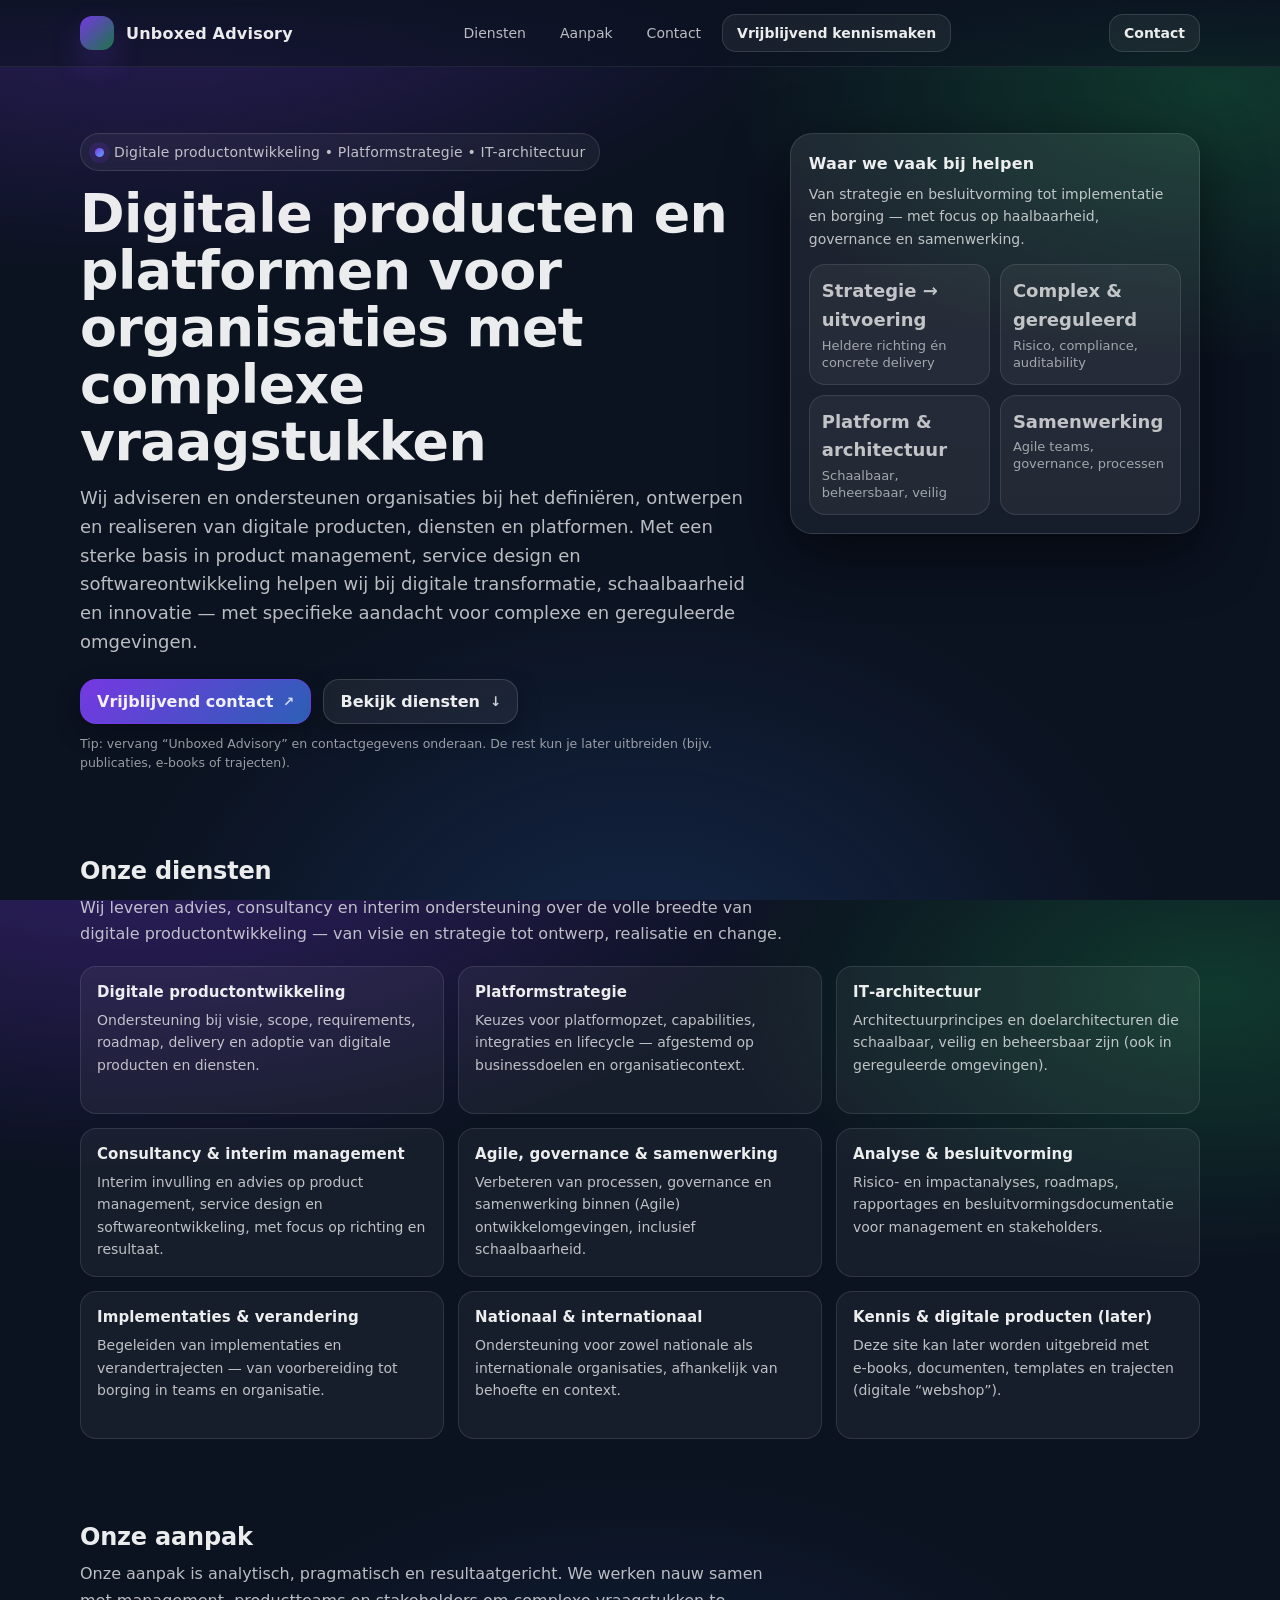
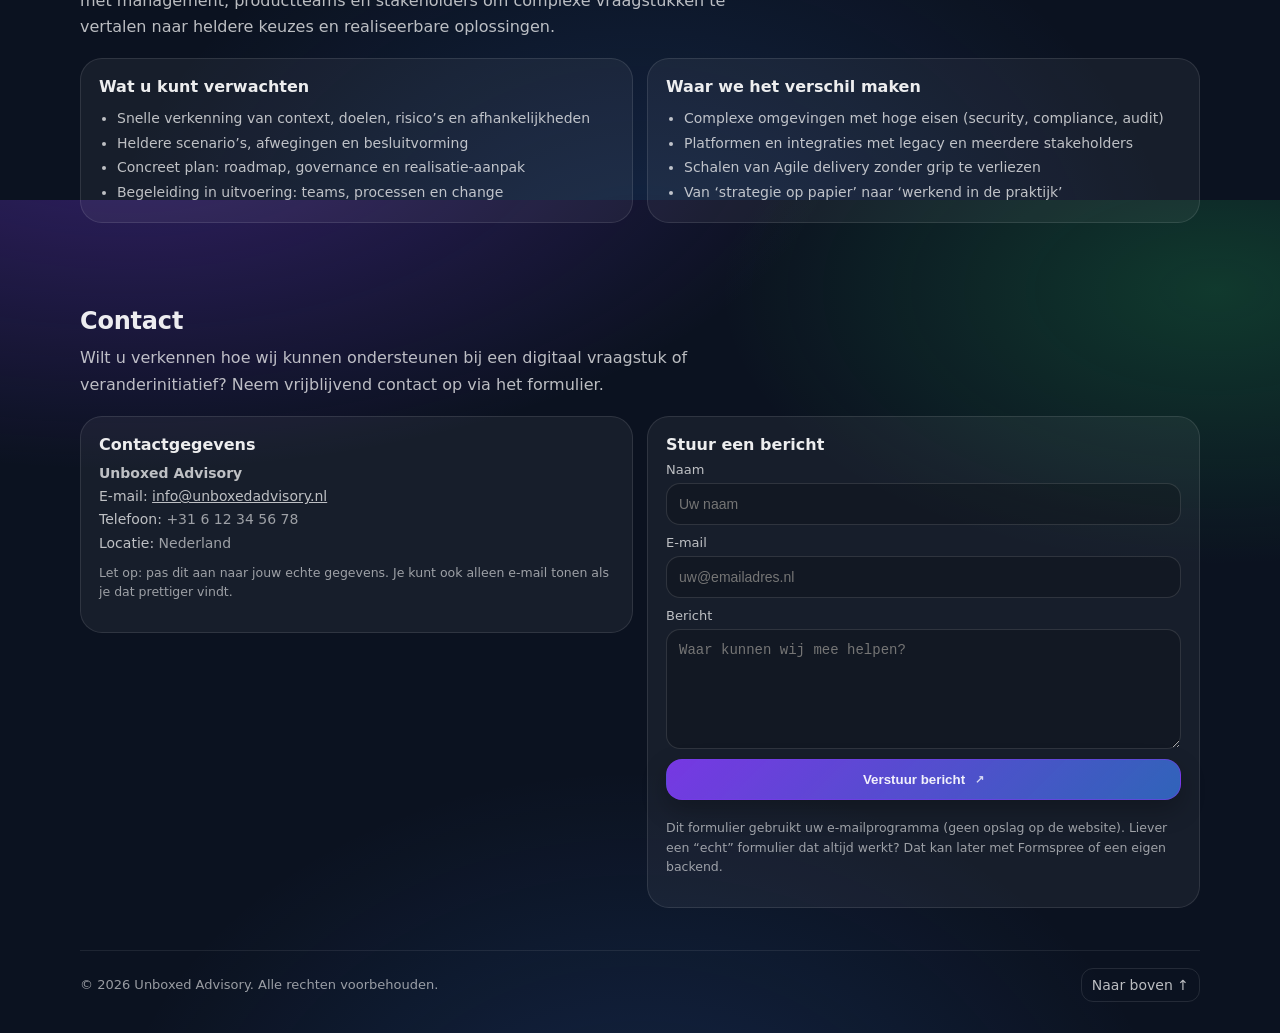
==== index.html @ 42f3ee12 "Add files via upload" ====
<!doctype html>
<html lang="nl">
<head>
  <meta charset="utf-8" />
  <meta name="viewport" content="width=device-width, initial-scale=1" />
  <meta name="description" content="Wij adviseren organisaties over digitale productontwikkeling, platformstrategie en IT-architectuur. Consultancy en interim management in complexe en gereguleerde omgevingen." />
  <meta name="theme-color" content="#0b1220" />
  <title>Unboxed Advisory — Digitale productontwikkeling & consultancy</title>

  <!-- Simple, modern typography (system fonts; no external dependencies) -->
  <style>
    :root{
      --bg: #0b1220;
      --panel: rgba(255,255,255,.06);
      --panel2: rgba(255,255,255,.10);
      --text: rgba(255,255,255,.92);
      --muted: rgba(255,255,255,.72);
      --subtle: rgba(255,255,255,.58);
      --line: rgba(255,255,255,.12);
      --brand: #7c3aed; /* purple */
      --brand2: #22c55e; /* green */
      --shadow: 0 18px 60px rgba(0,0,0,.55);
      --radius: 22px;
      --radius2: 16px;
      --max: 1120px;
    }

    *{ box-sizing: border-box; }
    html, body { height: 100%; }
    body{
      margin: 0;
      font-family: ui-sans-serif, system-ui, -apple-system, Segoe UI, Roboto, Helvetica, Arial, "Apple Color Emoji","Segoe UI Emoji";
      color: var(--text);
      background:
        radial-gradient(1200px 600px at 10% -10%, rgba(124,58,237,.35), transparent 60%),
        radial-gradient(900px 500px at 95% 10%, rgba(34,197,94,.22), transparent 55%),
        radial-gradient(900px 700px at 50% 110%, rgba(59,130,246,.18), transparent 60%),
        var(--bg);
      overflow-x: hidden;
    }

    a{ color: inherit; text-decoration: none; }
    .wrap{ width: min(var(--max), calc(100% - 48px)); margin: 0 auto; }
    .pill{
      display:inline-flex; align-items:center; gap:10px;
      padding: 10px 14px;
      border: 1px solid var(--line);
      border-radius: 999px;
      background: rgba(255,255,255,.05);
      color: var(--muted);
      font-size: 14px;
      letter-spacing: .2px;
      backdrop-filter: blur(10px);
    }
    .dot{
      width: 9px; height: 9px; border-radius: 50%;
      background: linear-gradient(135deg, var(--brand), #60a5fa);
      box-shadow: 0 0 0 6px rgba(124,58,237,.15);
    }

    /* Top bar */
    .topbar{
      position: sticky;
      top: 0;
      z-index: 30;
      background: linear-gradient(to bottom, rgba(11,18,32,.85), rgba(11,18,32,.55));
      backdrop-filter: blur(14px);
      border-bottom: 1px solid rgba(255,255,255,.08);
    }
    .topbar-inner{
      display:flex; align-items:center; justify-content:space-between;
      padding: 14px 0;
      gap: 18px;
    }
    .brand{
      display:flex; align-items:center; gap:12px;
      font-weight: 700;
      letter-spacing: .2px;
      white-space: nowrap;
    }
    .logo{
      width: 34px; height: 34px; border-radius: 12px;
      background: linear-gradient(135deg, rgba(124,58,237,.95), rgba(34,197,94,.55));
      box-shadow: 0 14px 30px rgba(124,58,237,.22);
    }
    nav{
      display:flex; align-items:center; gap: 8px;
      flex-wrap: wrap;
      justify-content: flex-end;
    }
    .navlink{
      padding: 10px 12px;
      border-radius: 12px;
      color: var(--muted);
      font-size: 14px;
      border: 1px solid transparent;
    }
    .navlink:hover{
      color: var(--text);
      border-color: rgba(255,255,255,.10);
      background: rgba(255,255,255,.04);
    }
    .navbtn{
      padding: 10px 14px;
      border-radius: 14px;
      font-weight: 600;
      font-size: 14px;
      border: 1px solid rgba(255,255,255,.12);
      background: rgba(255,255,255,.06);
      color: var(--text);
    }
    .navbtn:hover{
      transform: translateY(-1px);
      background: rgba(255,255,255,.09);
    }

    /* Hero */
    .hero{
      padding: 66px 0 30px;
    }
    .hero-grid{
      display:grid;
      grid-template-columns: 1.25fr .75fr;
      gap: 26px;
      align-items: start;
    }
    .headline{
      font-size: clamp(34px, 4.2vw, 56px);
      line-height: 1.06;
      margin: 14px 0 14px;
      letter-spacing: -0.6px;
    }
    .subhead{
      font-size: 18px;
      line-height: 1.6;
      color: var(--muted);
      max-width: 60ch;
      margin: 0 0 22px;
    }
    .cta-row{
      display:flex; gap: 12px; flex-wrap: wrap;
      margin: 18px 0 10px;
    }
    .btn{
      display:inline-flex; align-items:center; justify-content:center; gap: 10px;
      padding: 12px 16px;
      border-radius: 16px;
      border: 1px solid rgba(255,255,255,.14);
      background: rgba(255,255,255,.06);
      color: var(--text);
      font-weight: 650;
      box-shadow: 0 10px 24px rgba(0,0,0,.25);
      transition: transform .15s ease, background .15s ease, border-color .15s ease;
    }
    .btn:hover{ transform: translateY(-1px); background: rgba(255,255,255,.09); border-color: rgba(255,255,255,.18); }
    .btn-primary{
      border-color: rgba(124,58,237,.55);
      background: linear-gradient(135deg, rgba(124,58,237,.95), rgba(59,130,246,.70));
    }
    .btn-primary:hover{
      border-color: rgba(124,58,237,.75);
      background: linear-gradient(135deg, rgba(124,58,237,1), rgba(59,130,246,.85));
    }
    .btn small{ opacity: .85; font-weight: 600; }

    /* Side card */
    .side{
      border-radius: var(--radius);
      background: linear-gradient(180deg, rgba(255,255,255,.08), rgba(255,255,255,.05));
      border: 1px solid rgba(255,255,255,.12);
      box-shadow: var(--shadow);
      padding: 18px;
    }
    .side h3{
      margin: 2px 0 10px;
      font-size: 16px;
      letter-spacing: .2px;
    }
    .side p{
      margin: 0 0 14px;
      color: var(--muted);
      line-height: 1.6;
      font-size: 14px;
    }
    .kpi{
      display:grid;
      grid-template-columns: 1fr 1fr;
      gap: 10px;
      margin-top: 12px;
    }
    .kpi .box{
      border-radius: 16px;
      background: rgba(255,255,255,.05);
      border: 1px solid rgba(255,255,255,.10);
      padding: 12px;
    }
    .kpi .num{
      font-size: 18px;
      font-weight: 780;
      margin: 0 0 3px;
    }
    .kpi .lab{
      margin: 0;
      color: var(--subtle);
      font-size: 13px;
      line-height: 1.3;
    }

    /* Section */
    section{ padding: 42px 0; }
    .section-title{
      font-size: 24px;
      margin: 0 0 10px;
      letter-spacing: -.2px;
    }
    .section-lead{
      margin: 0 0 18px;
      color: var(--muted);
      line-height: 1.65;
      max-width: 70ch;
    }

    .grid{
      display:grid;
      grid-template-columns: repeat(3, 1fr);
      gap: 14px;
      margin-top: 16px;
    }
    .card{
      border-radius: var(--radius2);
      background: rgba(255,255,255,.05);
      border: 1px solid rgba(255,255,255,.10);
      padding: 16px;
      min-height: 148px;
      transition: transform .15s ease, border-color .15s ease, background .15s ease;
    }
    .card:hover{
      transform: translateY(-2px);
      border-color: rgba(255,255,255,.16);
      background: rgba(255,255,255,.07);
    }
    .card h4{
      margin: 0 0 8px;
      font-size: 15px;
      letter-spacing: .1px;
    }
    .card p{
      margin: 0;
      color: var(--muted);
      line-height: 1.6;
      font-size: 14px;
    }

    .split{
      display:grid;
      grid-template-columns: 1fr 1fr;
      gap: 14px;
      margin-top: 16px;
    }
    .panel{
      border-radius: var(--radius);
      background: rgba(255,255,255,.05);
      border: 1px solid rgba(255,255,255,.10);
      padding: 18px;
    }
    .panel ul{
      margin: 10px 0 0;
      padding-left: 18px;
      color: var(--muted);
      line-height: 1.75;
      font-size: 14px;
    }

    /* Contact */
    .contact{
      display:grid;
      grid-template-columns: 1fr 1fr;
      gap: 14px;
      align-items: start;
    }
    form{
      display:grid;
      gap: 10px;
      margin-top: 6px;
    }
    label{
      display:grid;
      gap: 6px;
      font-size: 13px;
      color: var(--muted);
    }
    input, textarea{
      width: 100%;
      padding: 12px 12px;
      border-radius: 14px;
      border: 1px solid rgba(255,255,255,.12);
      background: rgba(0,0,0,.18);
      color: var(--text);
      outline: none;
      font-size: 14px;
    }
    input:focus, textarea:focus{
      border-color: rgba(124,58,237,.7);
      box-shadow: 0 0 0 5px rgba(124,58,237,.18);
    }
    textarea{ min-height: 120px; resize: vertical; }
    .hint{
      color: var(--subtle);
      font-size: 12.5px;
      line-height: 1.55;
      margin-top: 8px;
    }
    .success, .error{
      display:none;
      padding: 10px 12px;
      border-radius: 14px;
      border: 1px solid rgba(255,255,255,.12);
      font-size: 14px;
    }
    .success{
      background: rgba(34,197,94,.12);
      border-color: rgba(34,197,94,.26);
      color: rgba(255,255,255,.9);
    }
    .error{
      background: rgba(239,68,68,.12);
      border-color: rgba(239,68,68,.26);
      color: rgba(255,255,255,.9);
    }

    /* Footer */
    footer{
      padding: 26px 0 40px;
      border-top: 1px solid rgba(255,255,255,.08);
      color: var(--subtle);
      font-size: 13px;
    }
    .footer-row{
      display:flex;
      align-items:center;
      justify-content:space-between;
      gap: 10px;
      flex-wrap: wrap;
    }

    /* Small screens */
    @media (max-width: 900px){
      .hero-grid{ grid-template-columns: 1fr; }
      .grid{ grid-template-columns: 1fr; }
      .split{ grid-template-columns: 1fr; }
      .contact{ grid-template-columns: 1fr; }
      nav{ display:none; } /* keep it ultra-simple on mobile */
      .topbar-inner{ justify-content: space-between; }
    }

    /* Reduce motion */
    @media (prefers-reduced-motion: reduce){
      *{ scroll-behavior: auto !important; transition: none !important; }
    }
    html{ scroll-behavior: smooth; }
  </style>
</head>

<body>
  <!-- Top navigation -->
  <header class="topbar">
    <div class="wrap topbar-inner">
      <a class="brand" href="#top" aria-label="Naar boven">
        <span class="logo" aria-hidden="true"></span>
        <span>Unboxed Advisory</span>
      </a>

      <nav aria-label="Hoofdnavigatie">
        <a class="navlink" href="#diensten">Diensten</a>
        <a class="navlink" href="#aanpak">Aanpak</a>
        <a class="navlink" href="#contact">Contact</a>
        <a class="navbtn" href="#contact">Vrijblijvend kennismaken</a>
      </nav>

      <a class="navbtn" href="#contact">Contact</a>
    </div>
  </header>

  <!-- Hero -->
  <main id="top" class="wrap">
    <section class="hero" aria-label="Introductie">
      <div class="hero-grid">
        <div>
          <span class="pill"><span class="dot" aria-hidden="true"></span> Digitale productontwikkeling • Platformstrategie • IT-architectuur</span>
          <h1 class="headline">Digitale producten en platformen voor organisaties met complexe vraagstukken</h1>
          <p class="subhead">
            Wij adviseren en ondersteunen organisaties bij het definiëren, ontwerpen en realiseren van digitale producten, diensten en platformen.
            Met een sterke basis in product management, service design en softwareontwikkeling helpen wij bij digitale transformatie, schaalbaarheid en innovatie —
            met specifieke aandacht voor complexe en gereguleerde omgevingen.
          </p>

          <div class="cta-row">
            <a class="btn btn-primary" href="#contact" aria-label="Ga naar contact">
              Vrijblijvend contact
              <small>↗</small>
            </a>
            <a class="btn" href="#diensten" aria-label="Bekijk onze diensten">
              Bekijk diensten
              <small>↓</small>
            </a>
          </div>

          <p class="hint">
            Tip: vervang “Unboxed Advisory” en contactgegevens onderaan. De rest kun je later uitbreiden (bijv. publicaties, e‑books of trajecten).
          </p>
        </div>

        <aside class="side" aria-label="Kernpunten">
          <h3>Waar we vaak bij helpen</h3>
          <p>Van strategie en besluitvorming tot implementatie en borging — met focus op haalbaarheid, governance en samenwerking.</p>

          <div class="kpi" role="list">
            <div class="box" role="listitem">
              <p class="num">Strategie → uitvoering</p>
              <p class="lab">Heldere richting én concrete delivery</p>
            </div>
            <div class="box" role="listitem">
              <p class="num">Complex & gereguleerd</p>
              <p class="lab">Risico, compliance, auditability</p>
            </div>
            <div class="box" role="listitem">
              <p class="num">Platform & architectuur</p>
              <p class="lab">Schaalbaar, beheersbaar, veilig</p>
            </div>
            <div class="box" role="listitem">
              <p class="num">Samenwerking</p>
              <p class="lab">Agile teams, governance, processen</p>
            </div>
          </div>
        </aside>
      </div>
    </section>

    <!-- Services -->
    <section id="diensten" aria-label="Diensten">
      <h2 class="section-title">Onze diensten</h2>
      <p class="section-lead">
        Wij leveren advies, consultancy en interim ondersteuning over de volle breedte van digitale productontwikkeling — van visie en strategie tot ontwerp, realisatie en change.
      </p>

      <div class="grid">
        <article class="card">
          <h4>Digitale productontwikkeling</h4>
          <p>Ondersteuning bij visie, scope, requirements, roadmap, delivery en adoptie van digitale producten en diensten.</p>
        </article>

        <article class="card">
          <h4>Platformstrategie</h4>
          <p>Keuzes voor platformopzet, capabilities, integraties en lifecycle — afgestemd op businessdoelen en organisatiecontext.</p>
        </article>

        <article class="card">
          <h4>IT‑architectuur</h4>
          <p>Architectuurprincipes en doelarchitecturen die schaalbaar, veilig en beheersbaar zijn (ook in gereguleerde omgevingen).</p>
        </article>

        <article class="card">
          <h4>Consultancy & interim management</h4>
          <p>Interim invulling en advies op product management, service design en softwareontwikkeling, met focus op richting en resultaat.</p>
        </article>

        <article class="card">
          <h4>Agile, governance & samenwerking</h4>
          <p>Verbeteren van processen, governance en samenwerking binnen (Agile) ontwikkelomgevingen, inclusief schaalbaarheid.</p>
        </article>

        <article class="card">
          <h4>Analyse & besluitvorming</h4>
          <p>Risico- en impactanalyses, roadmaps, rapportages en besluitvormingsdocumentatie voor management en stakeholders.</p>
        </article>

        <article class="card">
          <h4>Implementaties & verandering</h4>
          <p>Begeleiden van implementaties en verandertrajecten — van voorbereiding tot borging in teams en organisatie.</p>
        </article>

        <article class="card">
          <h4>Nationaal & internationaal</h4>
          <p>Ondersteuning voor zowel nationale als internationale organisaties, afhankelijk van behoefte en context.</p>
        </article>

        <article class="card">
          <h4>Kennis & digitale producten (later)</h4>
          <p>Deze site kan later worden uitgebreid met e‑books, documenten, templates en trajecten (digitale “webshop”).</p>
        </article>
      </div>
    </section>

    <!-- Approach -->
    <section id="aanpak" aria-label="Aanpak">
      <h2 class="section-title">Onze aanpak</h2>
      <p class="section-lead">
        Onze aanpak is analytisch, pragmatisch en resultaatgericht. We werken nauw samen met management, productteams en stakeholders om complexe vraagstukken te vertalen naar heldere keuzes en realiseerbare oplossingen.
      </p>

      <div class="split">
        <div class="panel">
          <h3 style="margin:0 0 8px; font-size:16px;">Wat u kunt verwachten</h3>
          <ul>
            <li>Snelle verkenning van context, doelen, risico’s en afhankelijkheden</li>
            <li>Heldere scenario’s, afwegingen en besluitvorming</li>
            <li>Concreet plan: roadmap, governance en realisatie-aanpak</li>
            <li>Begeleiding in uitvoering: teams, processen en change</li>
          </ul>
        </div>

        <div class="panel">
          <h3 style="margin:0 0 8px; font-size:16px;">Waar we het verschil maken</h3>
          <ul>
            <li>Complexe omgevingen met hoge eisen (security, compliance, audit)</li>
            <li>Platformen en integraties met legacy en meerdere stakeholders</li>
            <li>Schalen van Agile delivery zonder grip te verliezen</li>
            <li>Van ‘strategie op papier’ naar ‘werkend in de praktijk’</li>
          </ul>
        </div>
      </div>
    </section>

    <!-- Contact -->
    <section id="contact" aria-label="Contact">
      <h2 class="section-title">Contact</h2>
      <p class="section-lead">
        Wilt u verkennen hoe wij kunnen ondersteunen bij een digitaal vraagstuk of veranderinitiatief?
        Neem vrijblijvend contact op via het formulier.
      </p>

      <div class="contact">
        <div class="panel">
          <h3 style="margin:0 0 8px; font-size:16px;">Contactgegevens</h3>
          <p style="margin:0; color: var(--muted); line-height:1.65; font-size:14px;">
            <strong>Unboxed Advisory</strong><br>
            E-mail: <a href="mailto:info@unboxedadvisory.nl" style="text-decoration: underline;">info@unboxedadvisory.nl</a><br>
            Telefoon: <span style="color: var(--subtle);">+31 6 12 34 56 78</span><br>
            Locatie: <span style="color: var(--subtle);">Nederland</span>
          </p>
          <p class="hint">
            Let op: pas dit aan naar jouw echte gegevens. Je kunt ook alleen e‑mail tonen als je dat prettiger vindt.
          </p>
        </div>

        <div class="panel">
          <h3 style="margin:0 0 8px; font-size:16px;">Stuur een bericht</h3>

          <!-- This form works without a backend by opening the visitor's email client (mailto).
               Later you can swap it to Formspree/Netlify/own backend without changing the layout. -->
          <div class="success" id="successMsg" role="status" aria-live="polite">Dank! Je e‑mailprogramma is geopend. Als dat niet werkt, stuur dan een mail naar info@unboxedadvisory.nl.</div>
          <div class="error" id="errorMsg" role="status" aria-live="polite">Oeps, er ging iets mis. Kopieer je bericht en mail het naar info@unboxedadvisory.nl.</div>

          <form id="contactForm" novalidate>
            <label>
              Naam
              <input name="name" type="text" autocomplete="name" placeholder="Uw naam" required />
            </label>

            <label>
              E‑mail
              <input name="email" type="email" autocomplete="email" placeholder="uw@emailadres.nl" required />
            </label>

            <label>
              Bericht
              <textarea name="message" placeholder="Waar kunnen wij mee helpen?" required></textarea>
            </label>

            <button class="btn btn-primary" type="submit">Verstuur bericht <small>↗</small></button>
            <p class="hint">
              Dit formulier gebruikt uw e‑mailprogramma (geen opslag op de website). Liever een “echt” formulier dat altijd werkt? Dat kan later met Formspree of een eigen backend.
            </p>
          </form>
        </div>
      </div>
    </section>

    <footer aria-label="Footer">
      <div class="footer-row">
        <span>© <span id="year"></span> Unboxed Advisory. Alle rechten voorbehouden.</span>
        <span>
          <a href="#top" class="navlink" style="padding:8px 10px; border-radius: 12px; border:1px solid rgba(255,255,255,.10);">
            Naar boven ↑
          </a>
        </span>
      </div>
    </footer>
  </main>

  <script>
    // Minimal JS: year + mailto contact form (works on GitHub Pages with no backend)
    document.getElementById("year").textContent = new Date().getFullYear();

    const form = document.getElementById("contactForm");
    const successMsg = document.getElementById("successMsg");
    const errorMsg = document.getElementById("errorMsg");

    // Change this to your real mailbox:
    const TO_EMAIL = "info@unboxedadvisory.nl";
    const SUBJECT_PREFIX = "Website contact";

    function show(el){
      el.style.display = "block";
      el.scrollIntoView({behavior:"smooth", block:"start"});
    }
    function hide(el){ el.style.display = "none"; }

    form.addEventListener("submit", (e) => {
      e.preventDefault();
      hide(successMsg); hide(errorMsg);

      const data = new FormData(form);
      const name = (data.get("name") || "").toString().trim();
      const email = (data.get("email") || "").toString().trim();
      const message = (data.get("message") || "").toString().trim();

      // Basic validation
      if(!name || !email || !message || !email.includes("@")){
        show(errorMsg);
        return;
      }

      const subject = `${SUBJECT_PREFIX}: ${name}`;
      const body =
`Naam: ${name}
E-mail: ${email}

Bericht:
${message}
`;

      // Create mailto link
      const mailto = `mailto:${encodeURIComponent(TO_EMAIL)}?subject=${encodeURIComponent(subject)}&body=${encodeURIComponent(body)}`;

      try{
        window.location.href = mailto;
        show(successMsg);
        form.reset();
      }catch(err){
        show(errorMsg);
      }
    });
  </script>
</body>
</html>
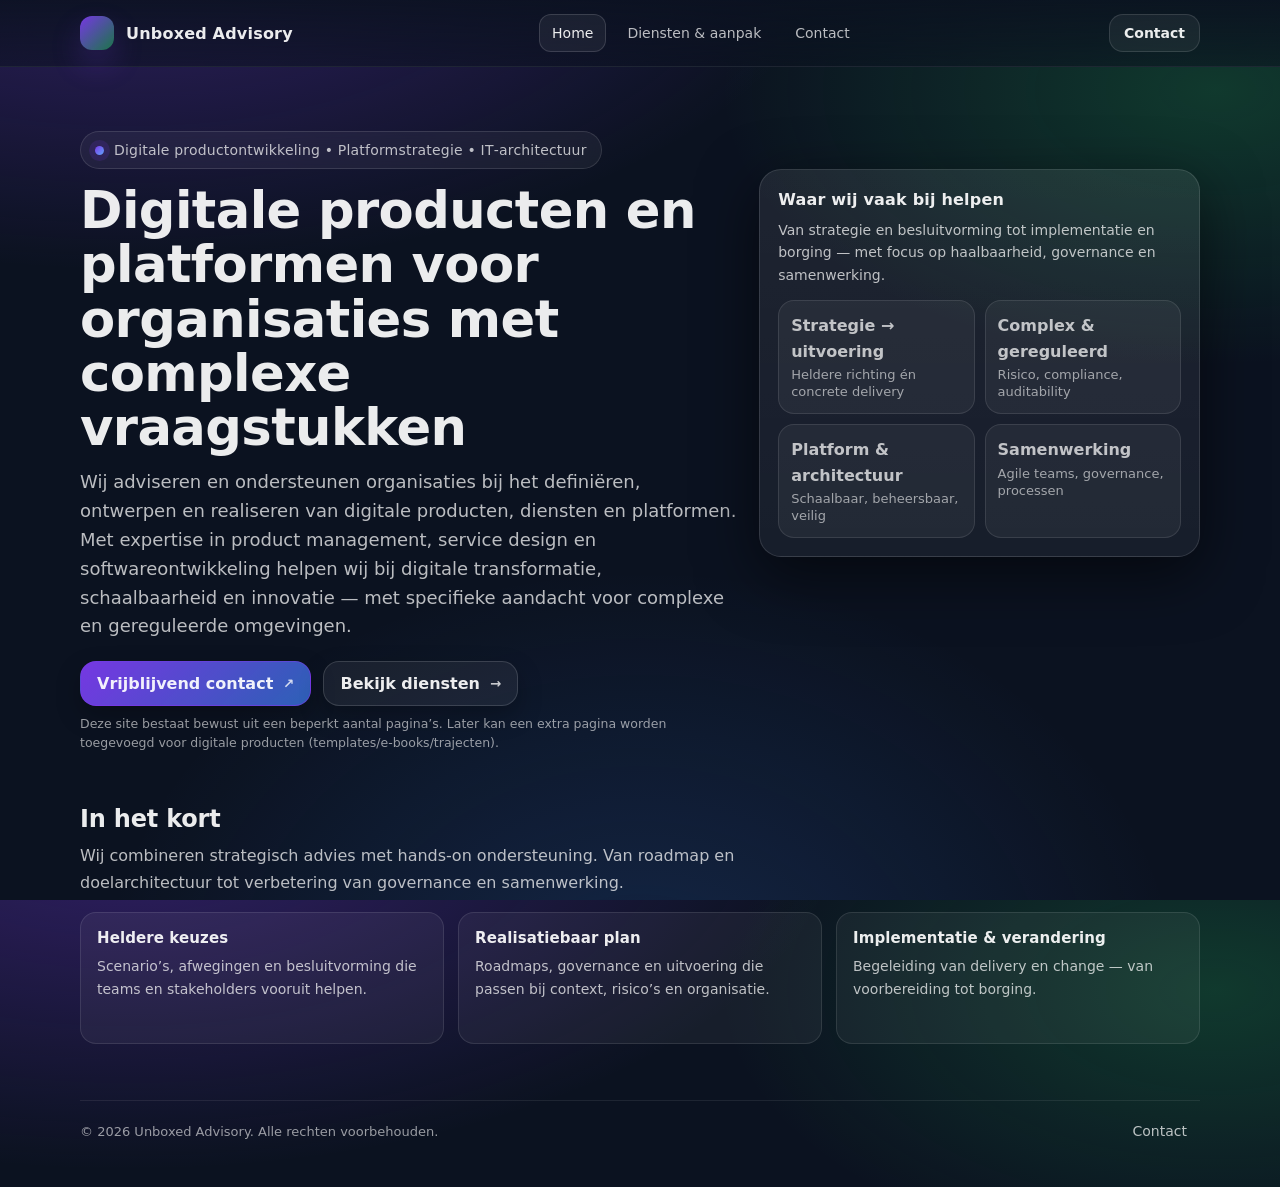
==== commit 6c20b9bf: "Update index.html" ====
--- a/index.html
+++ b/index.html
@@ -3,415 +3,55 @@
 <head>
   <meta charset="utf-8" />
   <meta name="viewport" content="width=device-width, initial-scale=1" />
-  <meta name="description" content="Wij adviseren organisaties over digitale productontwikkeling, platformstrategie en IT-architectuur. Consultancy en interim management in complexe en gereguleerde omgevingen." />
+  <meta name="description" content="Unboxed Advisory — digitale productontwikkeling, platformstrategie en IT-architectuur. Consultancy en interim ondersteuning in complexe omgevingen." />
   <meta name="theme-color" content="#0b1220" />
-  <title>Unboxed Advisory — Digitale productontwikkeling & consultancy</title>
-
-  <!-- Simple, modern typography (system fonts; no external dependencies) -->
-  <style>
-    :root{
-      --bg: #0b1220;
-      --panel: rgba(255,255,255,.06);
-      --panel2: rgba(255,255,255,.10);
-      --text: rgba(255,255,255,.92);
-      --muted: rgba(255,255,255,.72);
-      --subtle: rgba(255,255,255,.58);
-      --line: rgba(255,255,255,.12);
-      --brand: #7c3aed; /* purple */
-      --brand2: #22c55e; /* green */
-      --shadow: 0 18px 60px rgba(0,0,0,.55);
-      --radius: 22px;
-      --radius2: 16px;
-      --max: 1120px;
-    }
-
-    *{ box-sizing: border-box; }
-    html, body { height: 100%; }
-    body{
-      margin: 0;
-      font-family: ui-sans-serif, system-ui, -apple-system, Segoe UI, Roboto, Helvetica, Arial, "Apple Color Emoji","Segoe UI Emoji";
-      color: var(--text);
-      background:
-        radial-gradient(1200px 600px at 10% -10%, rgba(124,58,237,.35), transparent 60%),
-        radial-gradient(900px 500px at 95% 10%, rgba(34,197,94,.22), transparent 55%),
-        radial-gradient(900px 700px at 50% 110%, rgba(59,130,246,.18), transparent 60%),
-        var(--bg);
-      overflow-x: hidden;
-    }
-
-    a{ color: inherit; text-decoration: none; }
-    .wrap{ width: min(var(--max), calc(100% - 48px)); margin: 0 auto; }
-    .pill{
-      display:inline-flex; align-items:center; gap:10px;
-      padding: 10px 14px;
-      border: 1px solid var(--line);
-      border-radius: 999px;
-      background: rgba(255,255,255,.05);
-      color: var(--muted);
-      font-size: 14px;
-      letter-spacing: .2px;
-      backdrop-filter: blur(10px);
-    }
-    .dot{
-      width: 9px; height: 9px; border-radius: 50%;
-      background: linear-gradient(135deg, var(--brand), #60a5fa);
-      box-shadow: 0 0 0 6px rgba(124,58,237,.15);
-    }
-
-    /* Top bar */
-    .topbar{
-      position: sticky;
-      top: 0;
-      z-index: 30;
-      background: linear-gradient(to bottom, rgba(11,18,32,.85), rgba(11,18,32,.55));
-      backdrop-filter: blur(14px);
-      border-bottom: 1px solid rgba(255,255,255,.08);
-    }
-    .topbar-inner{
-      display:flex; align-items:center; justify-content:space-between;
-      padding: 14px 0;
-      gap: 18px;
-    }
-    .brand{
-      display:flex; align-items:center; gap:12px;
-      font-weight: 700;
-      letter-spacing: .2px;
-      white-space: nowrap;
-    }
-    .logo{
-      width: 34px; height: 34px; border-radius: 12px;
-      background: linear-gradient(135deg, rgba(124,58,237,.95), rgba(34,197,94,.55));
-      box-shadow: 0 14px 30px rgba(124,58,237,.22);
-    }
-    nav{
-      display:flex; align-items:center; gap: 8px;
-      flex-wrap: wrap;
-      justify-content: flex-end;
-    }
-    .navlink{
-      padding: 10px 12px;
-      border-radius: 12px;
-      color: var(--muted);
-      font-size: 14px;
-      border: 1px solid transparent;
-    }
-    .navlink:hover{
-      color: var(--text);
-      border-color: rgba(255,255,255,.10);
-      background: rgba(255,255,255,.04);
-    }
-    .navbtn{
-      padding: 10px 14px;
-      border-radius: 14px;
-      font-weight: 600;
-      font-size: 14px;
-      border: 1px solid rgba(255,255,255,.12);
-      background: rgba(255,255,255,.06);
-      color: var(--text);
-    }
-    .navbtn:hover{
-      transform: translateY(-1px);
-      background: rgba(255,255,255,.09);
-    }
-
-    /* Hero */
-    .hero{
-      padding: 66px 0 30px;
-    }
-    .hero-grid{
-      display:grid;
-      grid-template-columns: 1.25fr .75fr;
-      gap: 26px;
-      align-items: start;
-    }
-    .headline{
-      font-size: clamp(34px, 4.2vw, 56px);
-      line-height: 1.06;
-      margin: 14px 0 14px;
-      letter-spacing: -0.6px;
-    }
-    .subhead{
-      font-size: 18px;
-      line-height: 1.6;
-      color: var(--muted);
-      max-width: 60ch;
-      margin: 0 0 22px;
-    }
-    .cta-row{
-      display:flex; gap: 12px; flex-wrap: wrap;
-      margin: 18px 0 10px;
-    }
-    .btn{
-      display:inline-flex; align-items:center; justify-content:center; gap: 10px;
-      padding: 12px 16px;
-      border-radius: 16px;
-      border: 1px solid rgba(255,255,255,.14);
-      background: rgba(255,255,255,.06);
-      color: var(--text);
-      font-weight: 650;
-      box-shadow: 0 10px 24px rgba(0,0,0,.25);
-      transition: transform .15s ease, background .15s ease, border-color .15s ease;
-    }
-    .btn:hover{ transform: translateY(-1px); background: rgba(255,255,255,.09); border-color: rgba(255,255,255,.18); }
-    .btn-primary{
-      border-color: rgba(124,58,237,.55);
-      background: linear-gradient(135deg, rgba(124,58,237,.95), rgba(59,130,246,.70));
-    }
-    .btn-primary:hover{
-      border-color: rgba(124,58,237,.75);
-      background: linear-gradient(135deg, rgba(124,58,237,1), rgba(59,130,246,.85));
-    }
-    .btn small{ opacity: .85; font-weight: 600; }
-
-    /* Side card */
-    .side{
-      border-radius: var(--radius);
-      background: linear-gradient(180deg, rgba(255,255,255,.08), rgba(255,255,255,.05));
-      border: 1px solid rgba(255,255,255,.12);
-      box-shadow: var(--shadow);
-      padding: 18px;
-    }
-    .side h3{
-      margin: 2px 0 10px;
-      font-size: 16px;
-      letter-spacing: .2px;
-    }
-    .side p{
-      margin: 0 0 14px;
-      color: var(--muted);
-      line-height: 1.6;
-      font-size: 14px;
-    }
-    .kpi{
-      display:grid;
-      grid-template-columns: 1fr 1fr;
-      gap: 10px;
-      margin-top: 12px;
-    }
-    .kpi .box{
-      border-radius: 16px;
-      background: rgba(255,255,255,.05);
-      border: 1px solid rgba(255,255,255,.10);
-      padding: 12px;
-    }
-    .kpi .num{
-      font-size: 18px;
-      font-weight: 780;
-      margin: 0 0 3px;
-    }
-    .kpi .lab{
-      margin: 0;
-      color: var(--subtle);
-      font-size: 13px;
-      line-height: 1.3;
-    }
-
-    /* Section */
-    section{ padding: 42px 0; }
-    .section-title{
-      font-size: 24px;
-      margin: 0 0 10px;
-      letter-spacing: -.2px;
-    }
-    .section-lead{
-      margin: 0 0 18px;
-      color: var(--muted);
-      line-height: 1.65;
-      max-width: 70ch;
-    }
-
-    .grid{
-      display:grid;
-      grid-template-columns: repeat(3, 1fr);
-      gap: 14px;
-      margin-top: 16px;
-    }
-    .card{
-      border-radius: var(--radius2);
-      background: rgba(255,255,255,.05);
-      border: 1px solid rgba(255,255,255,.10);
-      padding: 16px;
-      min-height: 148px;
-      transition: transform .15s ease, border-color .15s ease, background .15s ease;
-    }
-    .card:hover{
-      transform: translateY(-2px);
-      border-color: rgba(255,255,255,.16);
-      background: rgba(255,255,255,.07);
-    }
-    .card h4{
-      margin: 0 0 8px;
-      font-size: 15px;
-      letter-spacing: .1px;
-    }
-    .card p{
-      margin: 0;
-      color: var(--muted);
-      line-height: 1.6;
-      font-size: 14px;
-    }
-
-    .split{
-      display:grid;
-      grid-template-columns: 1fr 1fr;
-      gap: 14px;
-      margin-top: 16px;
-    }
-    .panel{
-      border-radius: var(--radius);
-      background: rgba(255,255,255,.05);
-      border: 1px solid rgba(255,255,255,.10);
-      padding: 18px;
-    }
-    .panel ul{
-      margin: 10px 0 0;
-      padding-left: 18px;
-      color: var(--muted);
-      line-height: 1.75;
-      font-size: 14px;
-    }
-
-    /* Contact */
-    .contact{
-      display:grid;
-      grid-template-columns: 1fr 1fr;
-      gap: 14px;
-      align-items: start;
-    }
-    form{
-      display:grid;
-      gap: 10px;
-      margin-top: 6px;
-    }
-    label{
-      display:grid;
-      gap: 6px;
-      font-size: 13px;
-      color: var(--muted);
-    }
-    input, textarea{
-      width: 100%;
-      padding: 12px 12px;
-      border-radius: 14px;
-      border: 1px solid rgba(255,255,255,.12);
-      background: rgba(0,0,0,.18);
-      color: var(--text);
-      outline: none;
-      font-size: 14px;
-    }
-    input:focus, textarea:focus{
-      border-color: rgba(124,58,237,.7);
-      box-shadow: 0 0 0 5px rgba(124,58,237,.18);
-    }
-    textarea{ min-height: 120px; resize: vertical; }
-    .hint{
-      color: var(--subtle);
-      font-size: 12.5px;
-      line-height: 1.55;
-      margin-top: 8px;
-    }
-    .success, .error{
-      display:none;
-      padding: 10px 12px;
-      border-radius: 14px;
-      border: 1px solid rgba(255,255,255,.12);
-      font-size: 14px;
-    }
-    .success{
-      background: rgba(34,197,94,.12);
-      border-color: rgba(34,197,94,.26);
-      color: rgba(255,255,255,.9);
-    }
-    .error{
-      background: rgba(239,68,68,.12);
-      border-color: rgba(239,68,68,.26);
-      color: rgba(255,255,255,.9);
-    }
-
-    /* Footer */
-    footer{
-      padding: 26px 0 40px;
-      border-top: 1px solid rgba(255,255,255,.08);
-      color: var(--subtle);
-      font-size: 13px;
-    }
-    .footer-row{
-      display:flex;
-      align-items:center;
-      justify-content:space-between;
-      gap: 10px;
-      flex-wrap: wrap;
-    }
-
-    /* Small screens */
-    @media (max-width: 900px){
-      .hero-grid{ grid-template-columns: 1fr; }
-      .grid{ grid-template-columns: 1fr; }
-      .split{ grid-template-columns: 1fr; }
-      .contact{ grid-template-columns: 1fr; }
-      nav{ display:none; } /* keep it ultra-simple on mobile */
-      .topbar-inner{ justify-content: space-between; }
-    }
-
-    /* Reduce motion */
-    @media (prefers-reduced-motion: reduce){
-      *{ scroll-behavior: auto !important; transition: none !important; }
-    }
-    html{ scroll-behavior: smooth; }
-  </style>
+  <title>Unboxed Advisory — Home</title>
+  <link rel="stylesheet" href="assets/css/styles.css" />
 </head>
 
 <body>
-  <!-- Top navigation -->
   <header class="topbar">
     <div class="wrap topbar-inner">
-      <a class="brand" href="#top" aria-label="Naar boven">
+      <a class="brand" href="index.html" aria-label="Naar home">
         <span class="logo" aria-hidden="true"></span>
         <span>Unboxed Advisory</span>
       </a>
 
       <nav aria-label="Hoofdnavigatie">
-        <a class="navlink" href="#diensten">Diensten</a>
-        <a class="navlink" href="#aanpak">Aanpak</a>
-        <a class="navlink" href="#contact">Contact</a>
-        <a class="navbtn" href="#contact">Vrijblijvend kennismaken</a>
+        <a class="navlink" data-nav href="index.html">Home</a>
+        <a class="navlink" data-nav href="diensten.html">Diensten & aanpak</a>
+        <a class="navlink" data-nav href="contact.html">Contact</a>
       </nav>
 
-      <a class="navbtn" href="#contact">Contact</a>
+      <a class="navbtn" href="contact.html">Contact</a>
     </div>
   </header>
 
-  <!-- Hero -->
-  <main id="top" class="wrap">
+  <main class="wrap">
     <section class="hero" aria-label="Introductie">
+      <span class="pill"><span class="dot" aria-hidden="true"></span> Digitale productontwikkeling • Platformstrategie • IT‑architectuur</span>
+
       <div class="hero-grid">
         <div>
-          <span class="pill"><span class="dot" aria-hidden="true"></span> Digitale productontwikkeling • Platformstrategie • IT-architectuur</span>
           <h1 class="headline">Digitale producten en platformen voor organisaties met complexe vraagstukken</h1>
           <p class="subhead">
             Wij adviseren en ondersteunen organisaties bij het definiëren, ontwerpen en realiseren van digitale producten, diensten en platformen.
-            Met een sterke basis in product management, service design en softwareontwikkeling helpen wij bij digitale transformatie, schaalbaarheid en innovatie —
+            Met expertise in product management, service design en softwareontwikkeling helpen wij bij digitale transformatie, schaalbaarheid en innovatie —
             met specifieke aandacht voor complexe en gereguleerde omgevingen.
           </p>
 
           <div class="cta-row">
-            <a class="btn btn-primary" href="#contact" aria-label="Ga naar contact">
-              Vrijblijvend contact
-              <small>↗</small>
-            </a>
-            <a class="btn" href="#diensten" aria-label="Bekijk onze diensten">
-              Bekijk diensten
-              <small>↓</small>
-            </a>
+            <a class="btn btn-primary" href="contact.html">Vrijblijvend contact <small>↗</small></a>
+            <a class="btn" href="diensten.html">Bekijk diensten <small>→</small></a>
           </div>
 
           <p class="hint">
-            Tip: vervang “Unboxed Advisory” en contactgegevens onderaan. De rest kun je later uitbreiden (bijv. publicaties, e‑books of trajecten).
+            Deze site bestaat bewust uit een beperkt aantal pagina’s. Later kan een extra pagina worden toegevoegd voor digitale producten (templates/e‑books/trajecten).
           </p>
         </div>
 
         <aside class="side" aria-label="Kernpunten">
-          <h3>Waar we vaak bij helpen</h3>
+          <h3>Waar wij vaak bij helpen</h3>
           <p>Van strategie en besluitvorming tot implementatie en borging — met focus op haalbaarheid, governance en samenwerking.</p>
 
           <div class="kpi" role="list">
@@ -436,211 +76,36 @@
       </div>
     </section>
 
-    <!-- Services -->
-    <section id="diensten" aria-label="Diensten">
-      <h2 class="section-title">Onze diensten</h2>
+    <section class="section" aria-label="Kort overzicht">
+      <h2 class="section-title">In het kort</h2>
       <p class="section-lead">
-        Wij leveren advies, consultancy en interim ondersteuning over de volle breedte van digitale productontwikkeling — van visie en strategie tot ontwerp, realisatie en change.
+        Wij combineren strategisch advies met hands‑on ondersteuning. Van roadmap en doelarchitectuur tot verbetering van governance en samenwerking.
       </p>
 
       <div class="grid">
         <article class="card">
-          <h4>Digitale productontwikkeling</h4>
-          <p>Ondersteuning bij visie, scope, requirements, roadmap, delivery en adoptie van digitale producten en diensten.</p>
+          <h4>Heldere keuzes</h4>
+          <p>Scenario’s, afwegingen en besluitvorming die teams en stakeholders vooruit helpen.</p>
         </article>
-
         <article class="card">
-          <h4>Platformstrategie</h4>
-          <p>Keuzes voor platformopzet, capabilities, integraties en lifecycle — afgestemd op businessdoelen en organisatiecontext.</p>
+          <h4>Realisatiebaar plan</h4>
+          <p>Roadmaps, governance en uitvoering die passen bij context, risico’s en organisatie.</p>
         </article>
-
         <article class="card">
-          <h4>IT‑architectuur</h4>
-          <p>Architectuurprincipes en doelarchitecturen die schaalbaar, veilig en beheersbaar zijn (ook in gereguleerde omgevingen).</p>
-        </article>
-
-        <article class="card">
-          <h4>Consultancy & interim management</h4>
-          <p>Interim invulling en advies op product management, service design en softwareontwikkeling, met focus op richting en resultaat.</p>
-        </article>
-
-        <article class="card">
-          <h4>Agile, governance & samenwerking</h4>
-          <p>Verbeteren van processen, governance en samenwerking binnen (Agile) ontwikkelomgevingen, inclusief schaalbaarheid.</p>
-        </article>
-
-        <article class="card">
-          <h4>Analyse & besluitvorming</h4>
-          <p>Risico- en impactanalyses, roadmaps, rapportages en besluitvormingsdocumentatie voor management en stakeholders.</p>
-        </article>
-
-        <article class="card">
-          <h4>Implementaties & verandering</h4>
-          <p>Begeleiden van implementaties en verandertrajecten — van voorbereiding tot borging in teams en organisatie.</p>
-        </article>
-
-        <article class="card">
-          <h4>Nationaal & internationaal</h4>
-          <p>Ondersteuning voor zowel nationale als internationale organisaties, afhankelijk van behoefte en context.</p>
-        </article>
-
-        <article class="card">
-          <h4>Kennis & digitale producten (later)</h4>
-          <p>Deze site kan later worden uitgebreid met e‑books, documenten, templates en trajecten (digitale “webshop”).</p>
+          <h4>Implementatie & verandering</h4>
+          <p>Begeleiding van delivery en change — van voorbereiding tot borging.</p>
         </article>
       </div>
     </section>
 
-    <!-- Approach -->
-    <section id="aanpak" aria-label="Aanpak">
-      <h2 class="section-title">Onze aanpak</h2>
-      <p class="section-lead">
-        Onze aanpak is analytisch, pragmatisch en resultaatgericht. We werken nauw samen met management, productteams en stakeholders om complexe vraagstukken te vertalen naar heldere keuzes en realiseerbare oplossingen.
-      </p>
-
-      <div class="split">
-        <div class="panel">
-          <h3 style="margin:0 0 8px; font-size:16px;">Wat u kunt verwachten</h3>
-          <ul>
-            <li>Snelle verkenning van context, doelen, risico’s en afhankelijkheden</li>
-            <li>Heldere scenario’s, afwegingen en besluitvorming</li>
-            <li>Concreet plan: roadmap, governance en realisatie-aanpak</li>
-            <li>Begeleiding in uitvoering: teams, processen en change</li>
-          </ul>
-        </div>
-
-        <div class="panel">
-          <h3 style="margin:0 0 8px; font-size:16px;">Waar we het verschil maken</h3>
-          <ul>
-            <li>Complexe omgevingen met hoge eisen (security, compliance, audit)</li>
-            <li>Platformen en integraties met legacy en meerdere stakeholders</li>
-            <li>Schalen van Agile delivery zonder grip te verliezen</li>
-            <li>Van ‘strategie op papier’ naar ‘werkend in de praktijk’</li>
-          </ul>
-        </div>
-      </div>
-    </section>
-
-    <!-- Contact -->
-    <section id="contact" aria-label="Contact">
-      <h2 class="section-title">Contact</h2>
-      <p class="section-lead">
-        Wilt u verkennen hoe wij kunnen ondersteunen bij een digitaal vraagstuk of veranderinitiatief?
-        Neem vrijblijvend contact op via het formulier.
-      </p>
-
-      <div class="contact">
-        <div class="panel">
-          <h3 style="margin:0 0 8px; font-size:16px;">Contactgegevens</h3>
-          <p style="margin:0; color: var(--muted); line-height:1.65; font-size:14px;">
-            <strong>Unboxed Advisory</strong><br>
-            E-mail: <a href="mailto:info@unboxedadvisory.nl" style="text-decoration: underline;">info@unboxedadvisory.nl</a><br>
-            Telefoon: <span style="color: var(--subtle);">+31 6 12 34 56 78</span><br>
-            Locatie: <span style="color: var(--subtle);">Nederland</span>
-          </p>
-          <p class="hint">
-            Let op: pas dit aan naar jouw echte gegevens. Je kunt ook alleen e‑mail tonen als je dat prettiger vindt.
-          </p>
-        </div>
-
-        <div class="panel">
-          <h3 style="margin:0 0 8px; font-size:16px;">Stuur een bericht</h3>
-
-          <!-- This form works without a backend by opening the visitor's email client (mailto).
-               Later you can swap it to Formspree/Netlify/own backend without changing the layout. -->
-          <div class="success" id="successMsg" role="status" aria-live="polite">Dank! Je e‑mailprogramma is geopend. Als dat niet werkt, stuur dan een mail naar info@unboxedadvisory.nl.</div>
-          <div class="error" id="errorMsg" role="status" aria-live="polite">Oeps, er ging iets mis. Kopieer je bericht en mail het naar info@unboxedadvisory.nl.</div>
-
-          <form id="contactForm" novalidate>
-            <label>
-              Naam
-              <input name="name" type="text" autocomplete="name" placeholder="Uw naam" required />
-            </label>
-
-            <label>
-              E‑mail
-              <input name="email" type="email" autocomplete="email" placeholder="uw@emailadres.nl" required />
-            </label>
-
-            <label>
-              Bericht
-              <textarea name="message" placeholder="Waar kunnen wij mee helpen?" required></textarea>
-            </label>
-
-            <button class="btn btn-primary" type="submit">Verstuur bericht <small>↗</small></button>
-            <p class="hint">
-              Dit formulier gebruikt uw e‑mailprogramma (geen opslag op de website). Liever een “echt” formulier dat altijd werkt? Dat kan later met Formspree of een eigen backend.
-            </p>
-          </form>
-        </div>
-      </div>
-    </section>
-
-    <footer aria-label="Footer">
+    <footer>
       <div class="footer-row">
         <span>© <span id="year"></span> Unboxed Advisory. Alle rechten voorbehouden.</span>
-        <span>
-          <a href="#top" class="navlink" style="padding:8px 10px; border-radius: 12px; border:1px solid rgba(255,255,255,.10);">
-            Naar boven ↑
-          </a>
-        </span>
+        <span><a class="navlink" href="contact.html">Contact</a></span>
       </div>
     </footer>
   </main>
 
-  <script>
-    // Minimal JS: year + mailto contact form (works on GitHub Pages with no backend)
-    document.getElementById("year").textContent = new Date().getFullYear();
-
-    const form = document.getElementById("contactForm");
-    const successMsg = document.getElementById("successMsg");
-    const errorMsg = document.getElementById("errorMsg");
-
-    // Change this to your real mailbox:
-    const TO_EMAIL = "info@unboxedadvisory.nl";
-    const SUBJECT_PREFIX = "Website contact";
-
-    function show(el){
-      el.style.display = "block";
-      el.scrollIntoView({behavior:"smooth", block:"start"});
-    }
-    function hide(el){ el.style.display = "none"; }
-
-    form.addEventListener("submit", (e) => {
-      e.preventDefault();
-      hide(successMsg); hide(errorMsg);
-
-      const data = new FormData(form);
-      const name = (data.get("name") || "").toString().trim();
-      const email = (data.get("email") || "").toString().trim();
-      const message = (data.get("message") || "").toString().trim();
-
-      // Basic validation
-      if(!name || !email || !message || !email.includes("@")){
-        show(errorMsg);
-        return;
-      }
-
-      const subject = `${SUBJECT_PREFIX}: ${name}`;
-      const body =
-`Naam: ${name}
-E-mail: ${email}
-
-Bericht:
-${message}
-`;
-
-      // Create mailto link
-      const mailto = `mailto:${encodeURIComponent(TO_EMAIL)}?subject=${encodeURIComponent(subject)}&body=${encodeURIComponent(body)}`;
-
-      try{
-        window.location.href = mailto;
-        show(successMsg);
-        form.reset();
-      }catch(err){
-        show(errorMsg);
-      }
-    });
-  </script>
+  <script src="assets/js/main.js"></script>
 </body>
-</html>+</html>
--- a/assets/css/styles.css
+++ b/assets/css/styles.css
@@ -0,0 +1,297 @@
+:root{
+  --bg: #0b1220;
+  --panel: rgba(255,255,255,.06);
+  --panel2: rgba(255,255,255,.10);
+  --text: rgba(255,255,255,.92);
+  --muted: rgba(255,255,255,.72);
+  --subtle: rgba(255,255,255,.58);
+  --line: rgba(255,255,255,.12);
+  --brand: #7c3aed;
+  --brand2:#22c55e;
+  --shadow: 0 18px 60px rgba(0,0,0,.55);
+  --radius: 22px;
+  --radius2: 16px;
+  --max: 1120px;
+}
+
+*{ box-sizing: border-box; }
+html, body { height: 100%; }
+html{ scroll-behavior: smooth; }
+body{
+  margin: 0;
+  font-family: ui-sans-serif, system-ui, -apple-system, Segoe UI, Roboto, Helvetica, Arial, "Apple Color Emoji","Segoe UI Emoji";
+  color: var(--text);
+  background:
+    radial-gradient(1200px 600px at 10% -10%, rgba(124,58,237,.35), transparent 60%),
+    radial-gradient(900px 500px at 95% 10%, rgba(34,197,94,.22), transparent 55%),
+    radial-gradient(900px 700px at 50% 110%, rgba(59,130,246,.18), transparent 60%),
+    var(--bg);
+  overflow-x: hidden;
+}
+
+a{ color: inherit; text-decoration: none; }
+.wrap{ width: min(var(--max), calc(100% - 48px)); margin: 0 auto; }
+
+.topbar{
+  position: sticky;
+  top: 0;
+  z-index: 30;
+  background: linear-gradient(to bottom, rgba(11,18,32,.88), rgba(11,18,32,.55));
+  backdrop-filter: blur(14px);
+  border-bottom: 1px solid rgba(255,255,255,.08);
+}
+.topbar-inner{
+  display:flex;
+  align-items:center;
+  justify-content:space-between;
+  padding: 14px 0;
+  gap: 18px;
+}
+
+.brand{
+  display:flex; align-items:center; gap:12px;
+  font-weight: 800; letter-spacing: .2px; white-space: nowrap;
+}
+.logo{
+  width: 34px; height: 34px; border-radius: 12px;
+  background: linear-gradient(135deg, rgba(124,58,237,.95), rgba(34,197,94,.55));
+  box-shadow: 0 14px 30px rgba(124,58,237,.22);
+}
+
+nav{
+  display:flex; align-items:center; gap: 8px;
+  flex-wrap: wrap;
+  justify-content: flex-end;
+}
+.navlink{
+  padding: 10px 12px;
+  border-radius: 12px;
+  color: var(--muted);
+  font-size: 14px;
+  border: 1px solid transparent;
+}
+.navlink:hover{
+  color: var(--text);
+  border-color: rgba(255,255,255,.10);
+  background: rgba(255,255,255,.04);
+}
+.navlink.active{
+  color: var(--text);
+  border-color: rgba(255,255,255,.14);
+  background: rgba(255,255,255,.06);
+}
+
+.navbtn{
+  padding: 10px 14px;
+  border-radius: 14px;
+  font-weight: 650;
+  font-size: 14px;
+  border: 1px solid rgba(255,255,255,.12);
+  background: rgba(255,255,255,.06);
+  color: var(--text);
+}
+.navbtn:hover{
+  transform: translateY(-1px);
+  background: rgba(255,255,255,.09);
+}
+
+.pill{
+  display:inline-flex; align-items:center; gap:10px;
+  padding: 10px 14px;
+  border: 1px solid var(--line);
+  border-radius: 999px;
+  background: rgba(255,255,255,.05);
+  color: var(--muted);
+  font-size: 14px;
+  letter-spacing: .2px;
+  backdrop-filter: blur(10px);
+}
+.dot{
+  width: 9px; height: 9px; border-radius: 50%;
+  background: linear-gradient(135deg, var(--brand), #60a5fa);
+  box-shadow: 0 0 0 6px rgba(124,58,237,.15);
+}
+
+main{ padding: 46px 0 14px; }
+.hero{
+  padding: 18px 0 10px;
+}
+.hero-grid{
+  display:grid;
+  grid-template-columns: 1.2fr .8fr;
+  gap: 18px;
+  align-items: start;
+}
+.headline{
+  font-size: clamp(32px, 4.0vw, 52px);
+  line-height: 1.06;
+  margin: 14px 0 14px;
+  letter-spacing: -0.6px;
+}
+.subhead{
+  font-size: 18px;
+  line-height: 1.6;
+  color: var(--muted);
+  max-width: 60ch;
+  margin: 0 0 20px;
+}
+
+.cta-row{ display:flex; gap: 12px; flex-wrap: wrap; margin: 16px 0 8px; }
+.btn{
+  display:inline-flex; align-items:center; justify-content:center; gap: 10px;
+  padding: 12px 16px;
+  border-radius: 16px;
+  border: 1px solid rgba(255,255,255,.14);
+  background: rgba(255,255,255,.06);
+  color: var(--text);
+  font-weight: 650;
+  box-shadow: 0 10px 24px rgba(0,0,0,.25);
+  transition: transform .15s ease, background .15s ease, border-color .15s ease;
+}
+.btn:hover{ transform: translateY(-1px); background: rgba(255,255,255,.09); border-color: rgba(255,255,255,.18); }
+.btn-primary{
+  border-color: rgba(124,58,237,.55);
+  background: linear-gradient(135deg, rgba(124,58,237,.95), rgba(59,130,246,.70));
+}
+.btn-primary:hover{
+  border-color: rgba(124,58,237,.75);
+  background: linear-gradient(135deg, rgba(124,58,237,1), rgba(59,130,246,.85));
+}
+.btn small{ opacity: .85; font-weight: 600; }
+
+.side{
+  border-radius: var(--radius);
+  background: linear-gradient(180deg, rgba(255,255,255,.08), rgba(255,255,255,.05));
+  border: 1px solid rgba(255,255,255,.12);
+  box-shadow: var(--shadow);
+  padding: 18px;
+}
+.side h3{ margin: 2px 0 10px; font-size: 16px; letter-spacing: .2px; }
+.side p{ margin: 0 0 14px; color: var(--muted); line-height: 1.6; font-size: 14px; }
+
+.kpi{
+  display:grid;
+  grid-template-columns: 1fr 1fr;
+  gap: 10px;
+  margin-top: 12px;
+}
+.kpi .box{
+  border-radius: 16px;
+  background: rgba(255,255,255,.05);
+  border: 1px solid rgba(255,255,255,.10);
+  padding: 12px;
+}
+.kpi .num{ font-size: 16px; font-weight: 800; margin: 0 0 3px; }
+.kpi .lab{ margin: 0; color: var(--subtle); font-size: 13px; line-height: 1.3; }
+
+.section{ padding: 30px 0; }
+.section-title{ font-size: 24px; margin: 0 0 10px; letter-spacing: -.2px; }
+.section-lead{ margin: 0 0 16px; color: var(--muted); line-height: 1.65; max-width: 72ch; }
+
+.grid{
+  display:grid;
+  grid-template-columns: repeat(3, 1fr);
+  gap: 14px;
+  margin-top: 12px;
+}
+.card{
+  border-radius: var(--radius2);
+  background: rgba(255,255,255,.05);
+  border: 1px solid rgba(255,255,255,.10);
+  padding: 16px;
+  min-height: 132px;
+  transition: transform .15s ease, border-color .15s ease, background .15s ease;
+}
+.card:hover{
+  transform: translateY(-2px);
+  border-color: rgba(255,255,255,.16);
+  background: rgba(255,255,255,.07);
+}
+.card h4{ margin: 0 0 8px; font-size: 15px; letter-spacing: .1px; }
+.card p{ margin: 0; color: var(--muted); line-height: 1.6; font-size: 14px; }
+
+.split{
+  display:grid;
+  grid-template-columns: 1fr 1fr;
+  gap: 14px;
+  margin-top: 10px;
+}
+.panel{
+  border-radius: var(--radius);
+  background: rgba(255,255,255,.05);
+  border: 1px solid rgba(255,255,255,.10);
+  padding: 18px;
+}
+.panel h3{ margin: 0 0 8px; font-size: 16px; }
+.panel ul{ margin: 10px 0 0; padding-left: 18px; color: var(--muted); line-height: 1.75; font-size: 14px; }
+
+.contact{
+  display:grid;
+  grid-template-columns: 1fr 1fr;
+  gap: 14px;
+  align-items: start;
+}
+form{ display:grid; gap: 10px; margin-top: 6px; }
+label{ display:grid; gap: 6px; font-size: 13px; color: var(--muted); }
+input, textarea{
+  width: 100%;
+  padding: 12px 12px;
+  border-radius: 14px;
+  border: 1px solid rgba(255,255,255,.12);
+  background: rgba(0,0,0,.18);
+  color: var(--text);
+  outline: none;
+  font-size: 14px;
+}
+input:focus, textarea:focus{
+  border-color: rgba(124,58,237,.7);
+  box-shadow: 0 0 0 5px rgba(124,58,237,.18);
+}
+textarea{ min-height: 120px; resize: vertical; }
+
+.hint{ color: var(--subtle); font-size: 12.5px; line-height: 1.55; margin-top: 8px; }
+
+.alert{
+  display:none;
+  padding: 10px 12px;
+  border-radius: 14px;
+  border: 1px solid rgba(255,255,255,.12);
+  font-size: 14px;
+}
+.alert.success{
+  background: rgba(34,197,94,.12);
+  border-color: rgba(34,197,94,.26);
+}
+.alert.error{
+  background: rgba(239,68,68,.12);
+  border-color: rgba(239,68,68,.26);
+}
+
+footer{
+  margin-top: 26px;
+  padding: 22px 0 34px;
+  border-top: 1px solid rgba(255,255,255,.08);
+  color: var(--subtle);
+  font-size: 13px;
+}
+.footer-row{
+  display:flex;
+  align-items:center;
+  justify-content:space-between;
+  gap: 10px;
+  flex-wrap: wrap;
+}
+
+/* Mobile */
+@media (max-width: 900px){
+  nav{ display:none; }
+  .hero-grid{ grid-template-columns: 1fr; }
+  .grid{ grid-template-columns: 1fr; }
+  .split{ grid-template-columns: 1fr; }
+  .contact{ grid-template-columns: 1fr; }
+}
+
+/* Reduced motion */
+@media (prefers-reduced-motion: reduce){
+  *{ scroll-behavior: auto !important; transition: none !important; }
+}
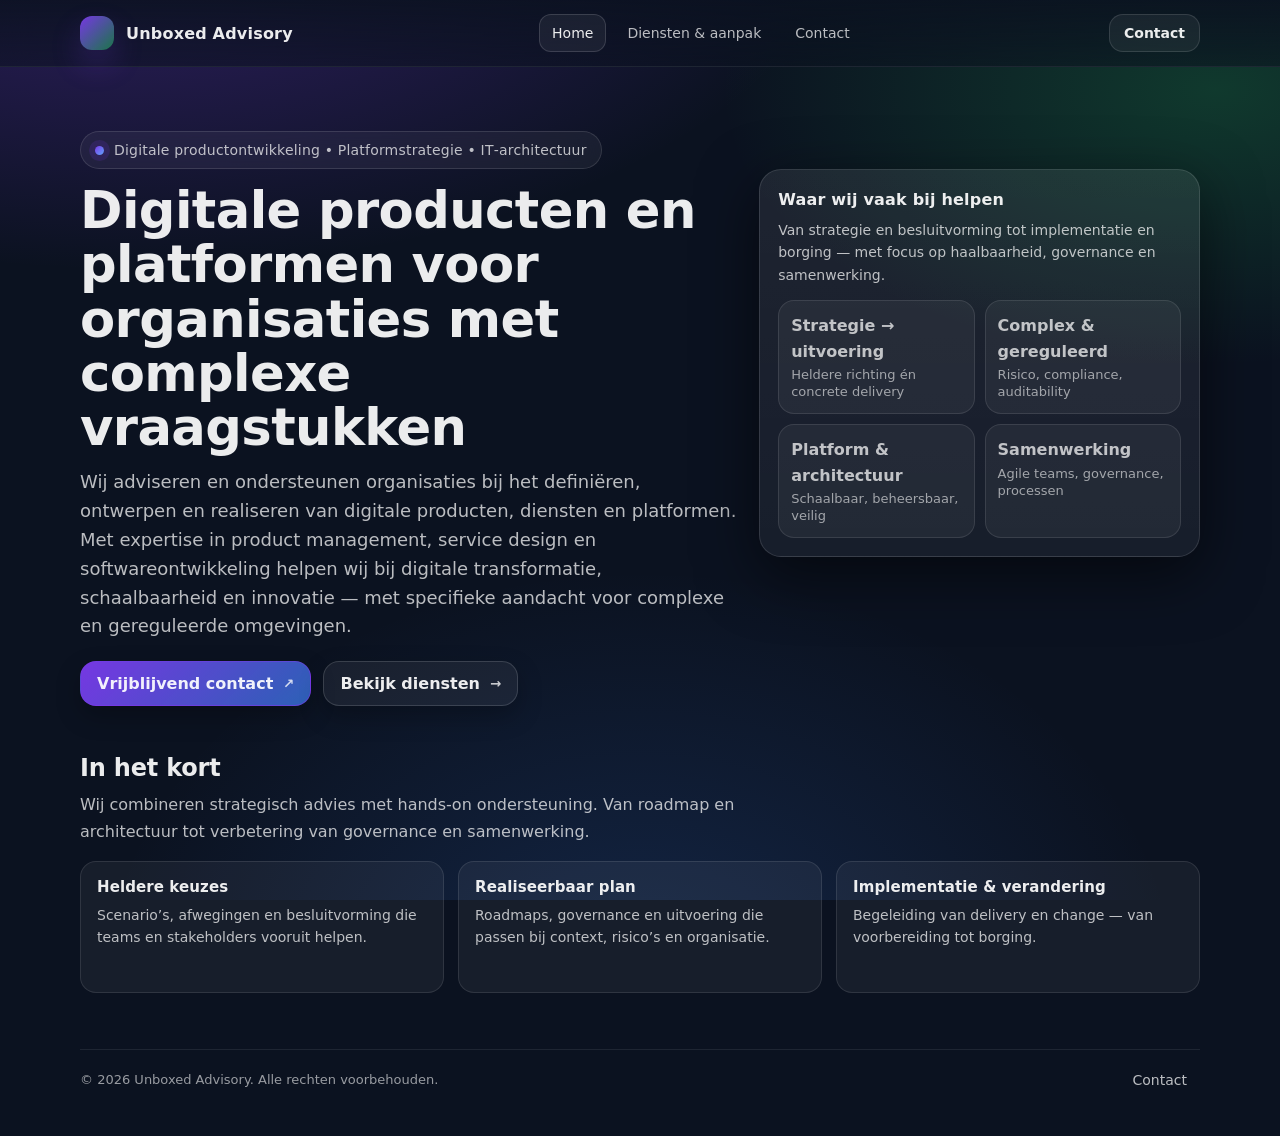
==== commit 2106c91b: "Update index.html" ====
--- a/index.html
+++ b/index.html
@@ -44,10 +44,6 @@
             <a class="btn btn-primary" href="contact.html">Vrijblijvend contact <small>↗</small></a>
             <a class="btn" href="diensten.html">Bekijk diensten <small>→</small></a>
           </div>
-
-          <p class="hint">
-            Deze site bestaat bewust uit een beperkt aantal pagina’s. Later kan een extra pagina worden toegevoegd voor digitale producten (templates/e‑books/trajecten).
-          </p>
         </div>
 
         <aside class="side" aria-label="Kernpunten">
@@ -79,7 +75,7 @@
     <section class="section" aria-label="Kort overzicht">
       <h2 class="section-title">In het kort</h2>
       <p class="section-lead">
-        Wij combineren strategisch advies met hands‑on ondersteuning. Van roadmap en doelarchitectuur tot verbetering van governance en samenwerking.
+        Wij combineren strategisch advies met hands‑on ondersteuning. Van roadmap en architectuur tot verbetering van governance en samenwerking.
       </p>
 
       <div class="grid">
@@ -88,7 +84,7 @@
           <p>Scenario’s, afwegingen en besluitvorming die teams en stakeholders vooruit helpen.</p>
         </article>
         <article class="card">
-          <h4>Realisatiebaar plan</h4>
+          <h4>Realiseerbaar plan</h4>
           <p>Roadmaps, governance en uitvoering die passen bij context, risico’s en organisatie.</p>
         </article>
         <article class="card">
--- a/assets/css/styles.css
+++ b/assets/css/styles.css
@@ -27,6 +27,9 @@
     radial-gradient(900px 700px at 50% 110%, rgba(59,130,246,.18), transparent 60%),
     var(--bg);
   overflow-x: hidden;
+  background-repeat: no-repeat;
+  background-size: cover;
+  background-attachment: fixed;
 }
 
 a{ color: inherit; text-decoration: none; }
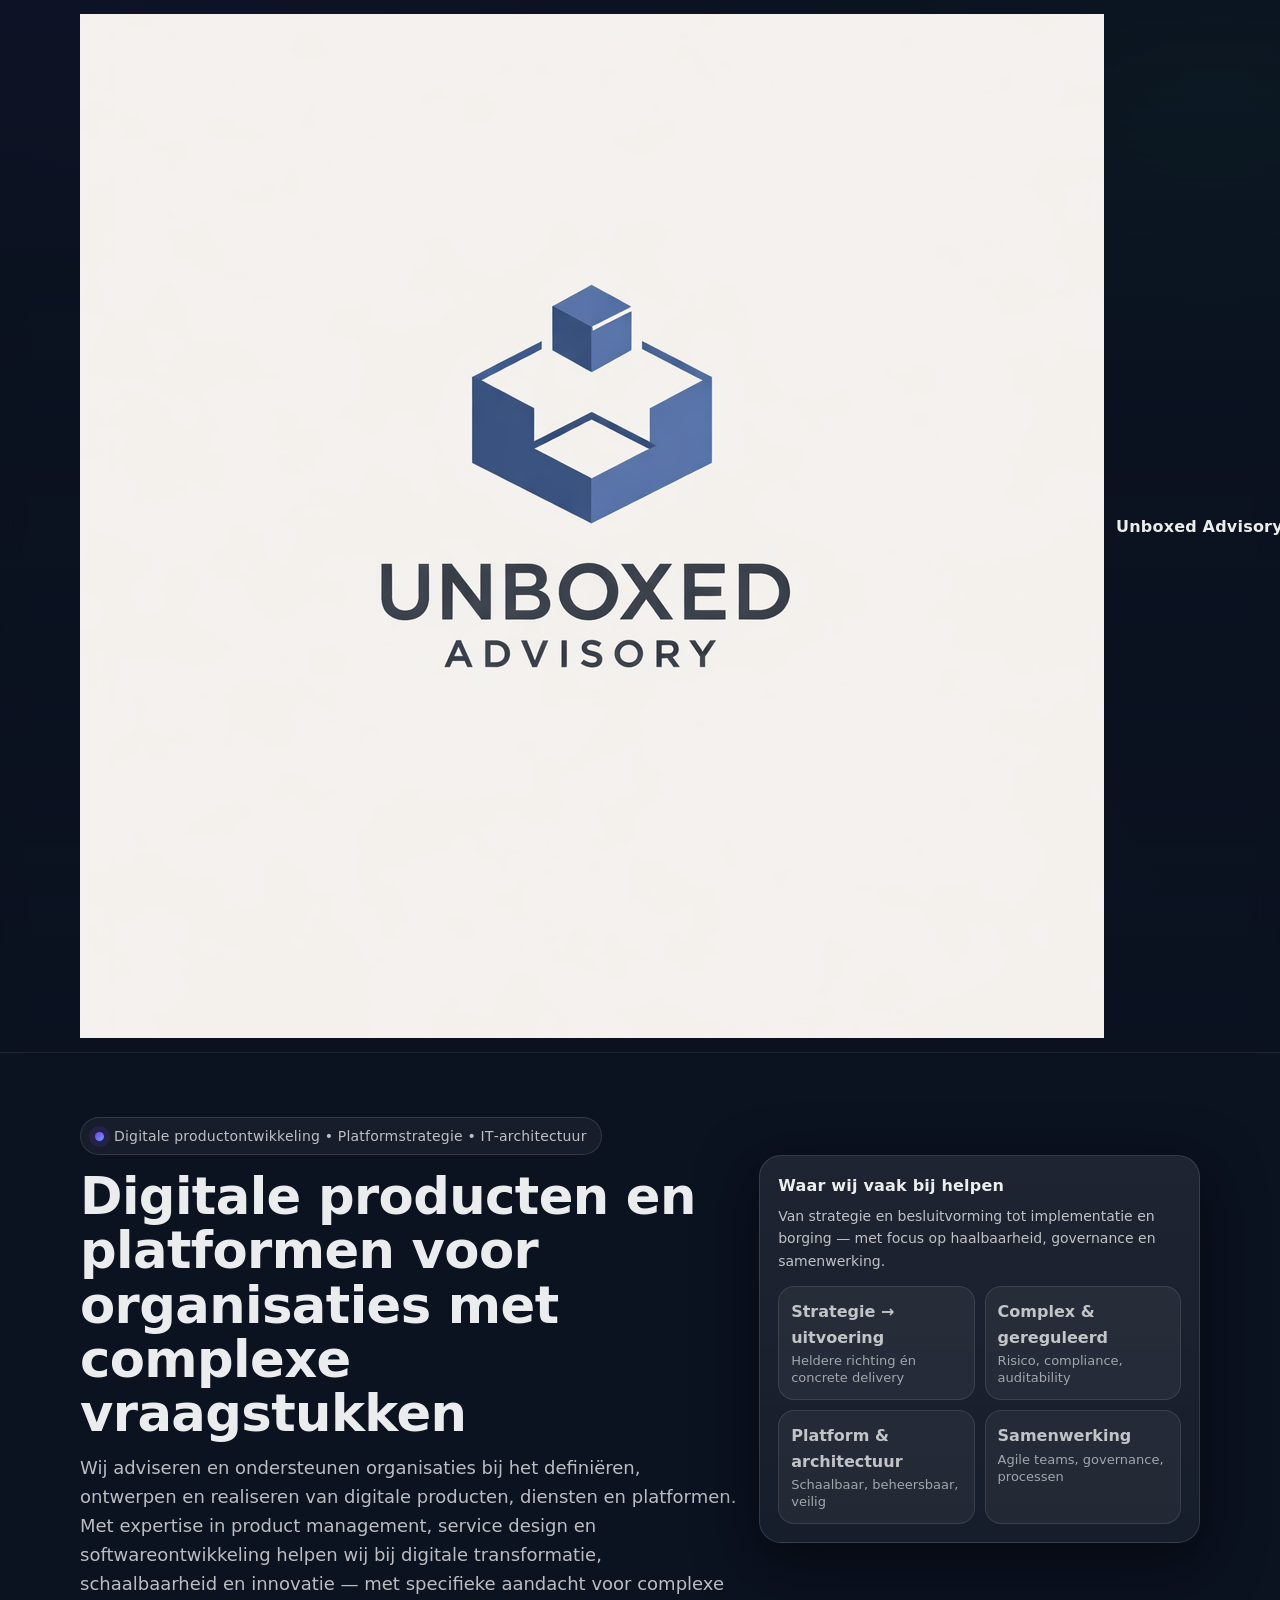
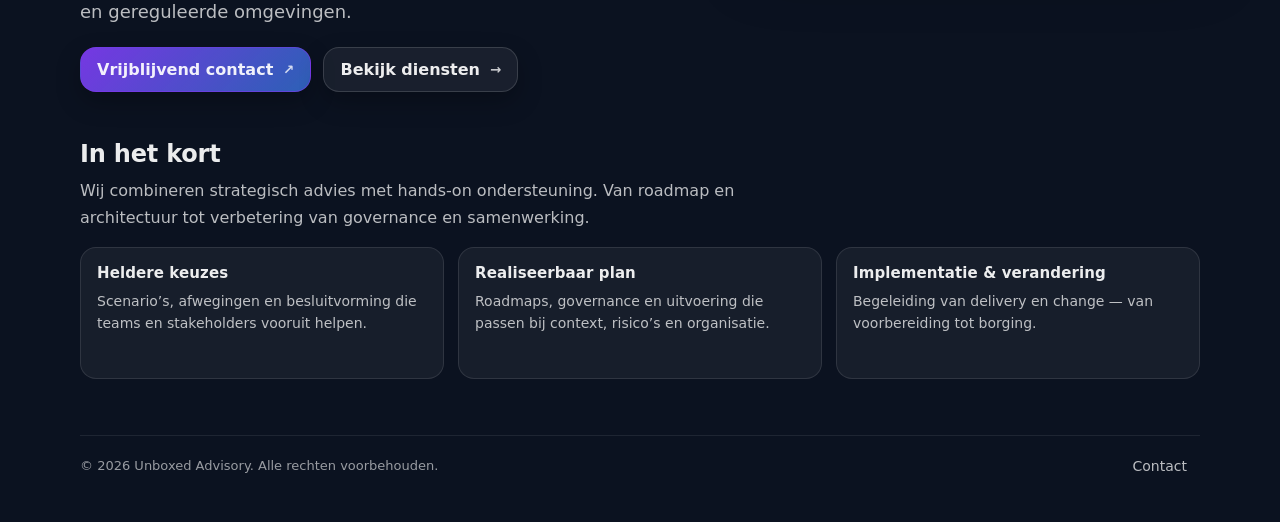
==== commit 4dc30669: "Update index.html" ====
--- a/index.html
+++ b/index.html
@@ -13,7 +13,7 @@
   <header class="topbar">
     <div class="wrap topbar-inner">
       <a class="brand" href="index.html" aria-label="Naar home">
-        <span class="logo" aria-hidden="true"></span>
+        <img src="assets/img/logo.png" alt="Unboxed Advisory logo" class="brand-logo">
         <span>Unboxed Advisory</span>
       </a>
 
